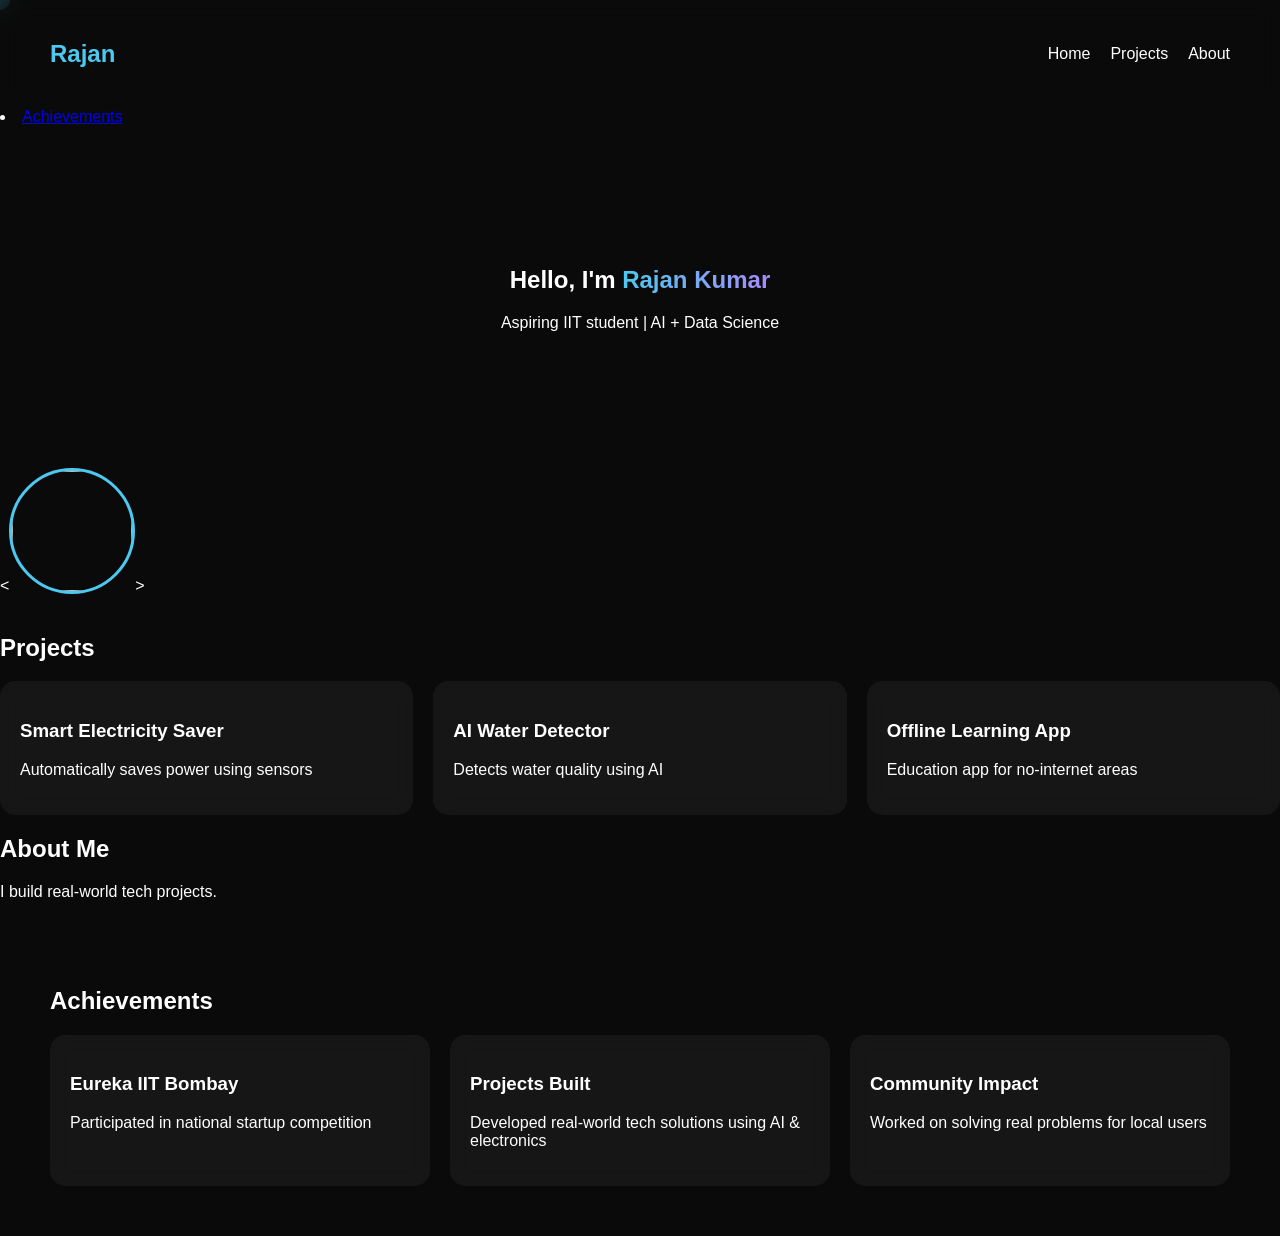
==== index.html @ 34b8ba01 "Update index.html" ====
<!DOCTYPE html>
<html>
<head>
  <title>Rajan Kumar</title>
  <link rel="stylesheet" href="style.css">
</head>

<div class="cursor"></div>
<nav class="navbar">
  <h2 class="logo">Rajan</h2>
  <ul>
    <li><a href="#home">Home</a></li>
    <li><a href="#projects">Projects</a></li>
    <li><a href="#about">About</a></li>
  </ul>
</nav>
  <li><a href="#achievements">Achievements</a></li>
<section class="hero">
  <h1>Hello, I'm <span>Rajan Kumar</span></h1>
  <p>Aspiring IIT student | AI + Data Science </p>
</section>

<<img src="https://via.placeholder.com/120" class="profile">>
  <h2>Projects</h2>

  <div class="project-container">

    <div class="card">
      <h3>Smart Electricity Saver</h3>
      <p>Automatically saves power using sensors</p>
    </div>

    <div class="card">
      <h3>AI Water Detector</h3>
      <p>Detects water quality using AI</p>
    </div>

    <div class="card">
      <h3>Offline Learning App</h3>
      <p>Education app for no-internet areas</p>
    </div>

  </div>
</section>

<section class="about">
 <h2>About Me</h2>
  <p>I build real-world tech projects.</p>
</section>
  <section class="achievements" id="achievements">
  <h2>Achievements</h2>

  <div class="achieve-container">

    <div class="achieve-card">
      <h3>Eureka IIT Bombay</h3>
      <p>Participated in national startup competition</p>
    </div>

    <div class="achieve-card">
      <h3>Projects Built</h3>
      <p>Developed real-world tech solutions using AI & electronics</p>
    </div>

    <div class="achieve-card">
      <h3>Community Impact</h3>
      <p>Worked on solving real problems for local users</p>
    </div>

  </div>
</section>
<script src="script.js"></script>
</body>
</html>
---- style.css ----
body {
  margin: 0;
  background: #0a0a0a;
  color: white;
  font-family: Arial;
}
.navbar {
  display: flex;
  justify-content: space-between;
  align-items: center;
  padding: 20px 50px;
  position: sticky;
  top: 0;
  background: rgba(10,10,10,0.8);
  backdrop-filter: blur(10px);
}

.navbar ul {
  display: flex;
  list-style: none;
  gap: 20px;
}

.navbar a {
  text-decoration: none;
  color: white;
}

.navbar a:hover {
  color: #4cc9f0;
}

.logo {
  color: #4cc9f0;
}
.hero {
  text-align: center;
  padding: 120px 20px;
}

.hero span {
  background: linear-gradient(90deg, #4cc9f0, #a78bfa);
  -webkit-background-clip: text;
  color: transparent;
}

.projects {
  padding: 50px;
}

.card {
  background: #1a1a1a;
  padding: 20px;
  border-radius: 12px;
}
.project-container {
  display: grid;
  grid-template-columns: repeat(auto-fit, minmax(250px, 1fr));
  gap: 20px;
}

.card {
  background: rgba(255,255,255,0.05);
  padding: 20px;
  border-radius: 15px;
  transition: 0.3s;
  backdrop-filter: blur(10px);
}

.card:hover {
  transform: translateY(-10px);
  background: rgba(255,255,255,0.1);
}
html {
  scroll-behavior: smooth;
}
.cursor {
  width: 20px;
  height: 20px;
  background: #4cc9f0;
  border-radius: 50%;
  position: fixed;
  pointer-events: none;
  transform: translate(-50%, -50%);
  transition: 0.1s;
}
.achievements {
  padding: 50px;
}

.achieve-container {
  display: grid;
  grid-template-columns: repeat(auto-fit, minmax(250px, 1fr));
  gap: 20px;
}

.achieve-card {
  background: rgba(255,255,255,0.05);
  padding: 20px;
  border-radius: 15px;
  transition: 0.3s;
  backdrop-filter: blur(10px);
}

.achieve-card:hover {
  transform: translateY(-10px);
  background: rgba(255,255,255,0.1);
}
.hero {
  text-align: center;
  padding: 120px 20px;
  animation: fadeIn 1.5s ease-in-out;
}

@keyframes fadeIn {
  from {
    opacity: 0;
    transform: translateY(30px);
  }
  to {
    opacity: 1;
    transform: translateY(0);
  }
}
.profile {
  width: 120px;
  height: 120px;
  border-radius: 50%;
  margin-bottom: 20px;
  border: 3px solid #4cc9f0;
}
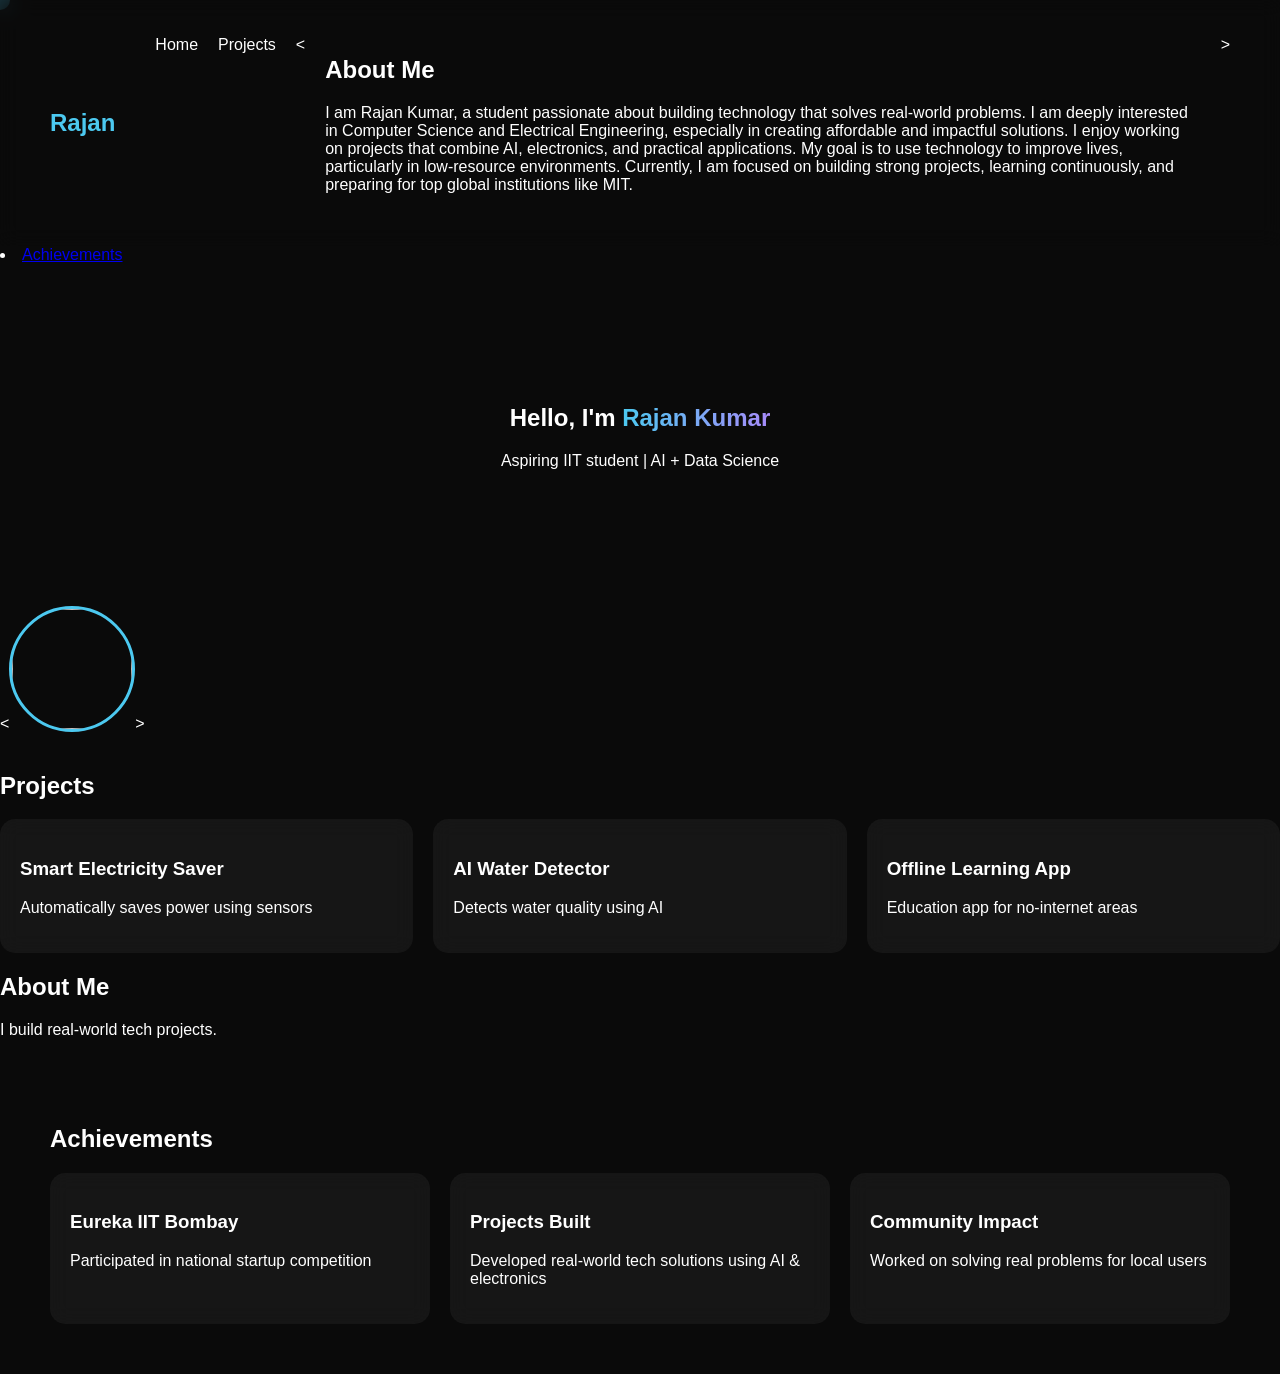
==== commit b811f919: "Update index.html" ====
--- a/index.html
+++ b/index.html
@@ -11,7 +11,20 @@
   <ul>
     <li><a href="#home">Home</a></li>
     <li><a href="#projects">Projects</a></li>
-    <li><a href="#about">About</a></li>
+    <<section class="about" id="about">
+  <h2>About Me</h2>
+  <p>
+    I am Rajan Kumar, a student passionate about building technology that solves real-world problems. 
+    I am deeply interested in Computer Science and Electrical Engineering, especially in creating 
+    affordable and impactful solutions.
+
+    I enjoy working on projects that combine AI, electronics, and practical applications. 
+    My goal is to use technology to improve lives, particularly in low-resource environments.
+
+    Currently, I am focused on building strong projects, learning continuously, and preparing 
+    for top global institutions like MIT.
+  </p>
+</section>>
   </ul>
 </nav>
   <li><a href="#achievements">Achievements</a></li>
@@ -20,7 +33,7 @@
   <p>Aspiring IIT student | AI + Data Science </p>
 </section>
 
-<<img src="https://via.placeholder.com/120" class="profile">>
+<<img src="YOUR_IMAGE_LINK_HERE" class="profile">>
   <h2>Projects</h2>
 
   <div class="project-container">
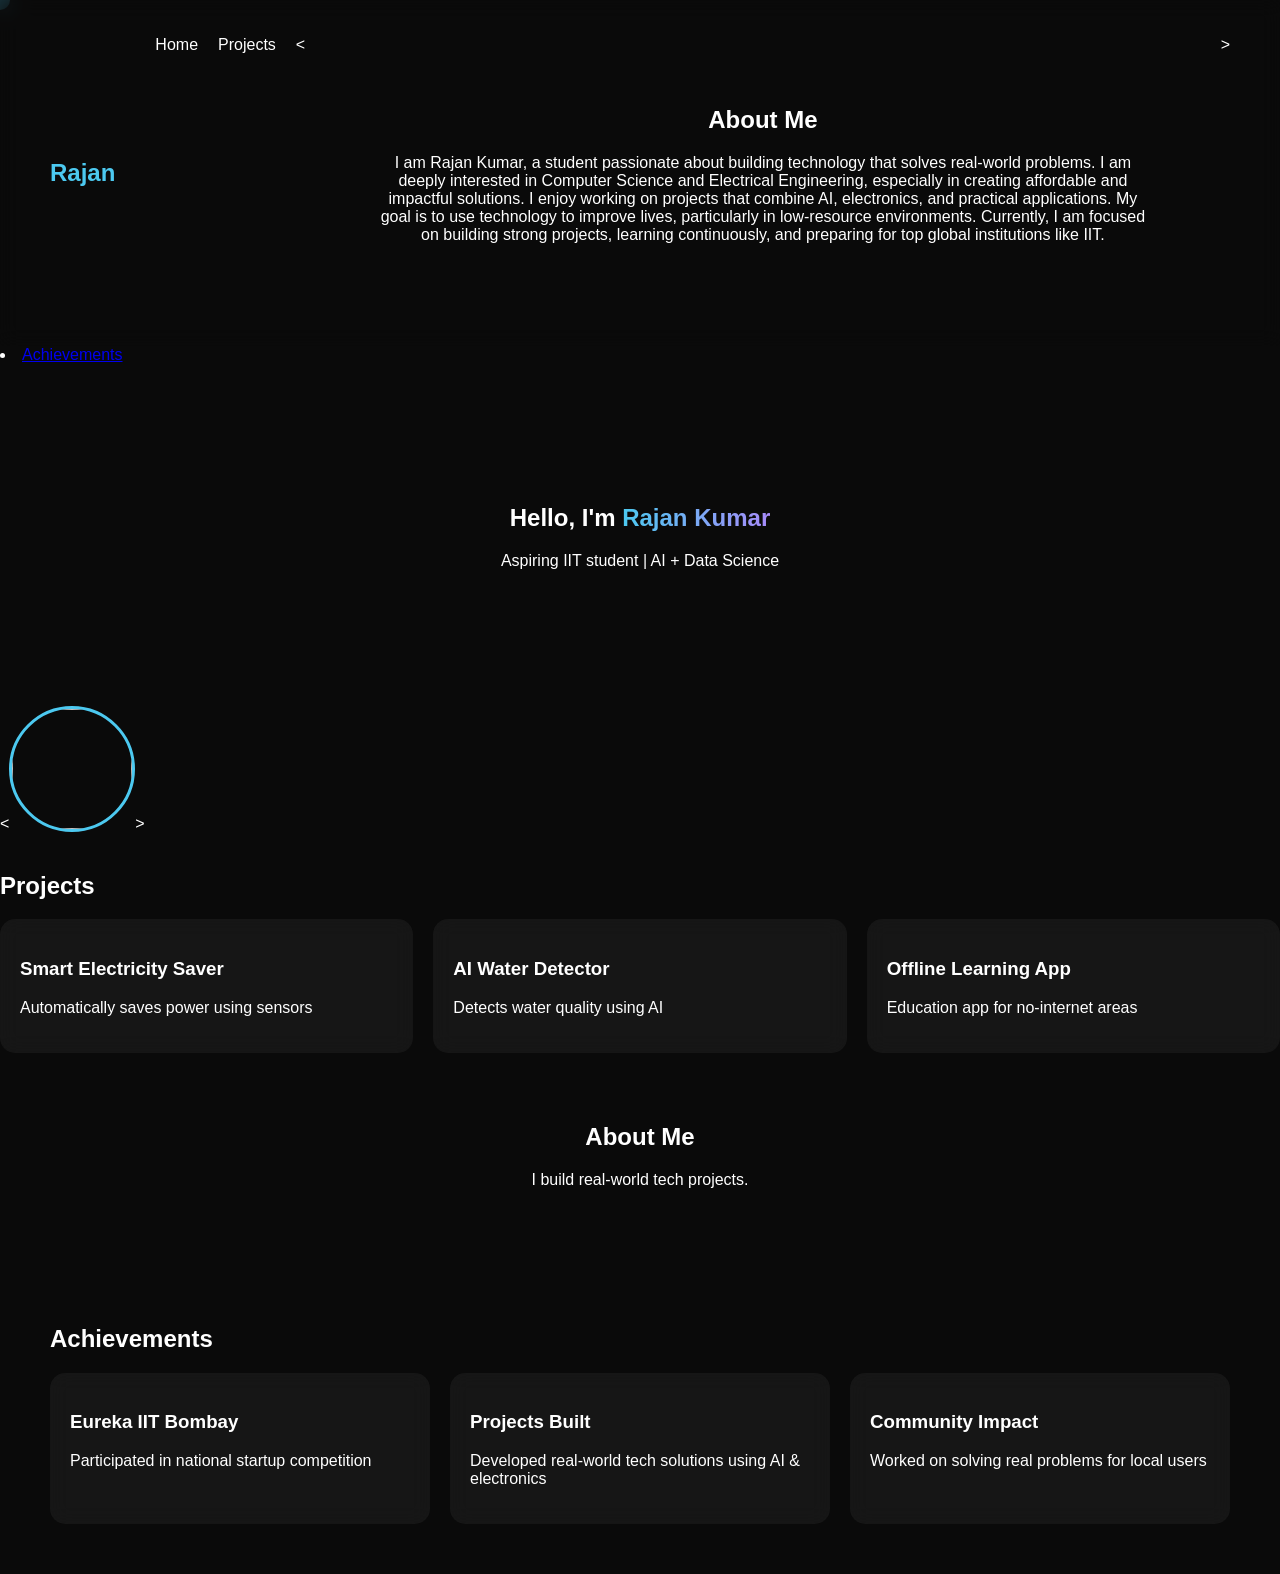
==== commit 1e16b180: "Update index.html" ====
--- a/index.html
+++ b/index.html
@@ -22,7 +22,7 @@
     My goal is to use technology to improve lives, particularly in low-resource environments.
 
     Currently, I am focused on building strong projects, learning continuously, and preparing 
-    for top global institutions like MIT.
+    for top global institutions like IIT.
   </p>
 </section>>
   </ul>
--- a/style.css
+++ b/style.css
@@ -129,3 +129,9 @@
   margin-bottom: 20px;
   border: 3px solid #4cc9f0;
 }
+.about {
+  padding: 50px;
+  text-align: center;
+  max-width: 800px;
+  margin: auto;
+}
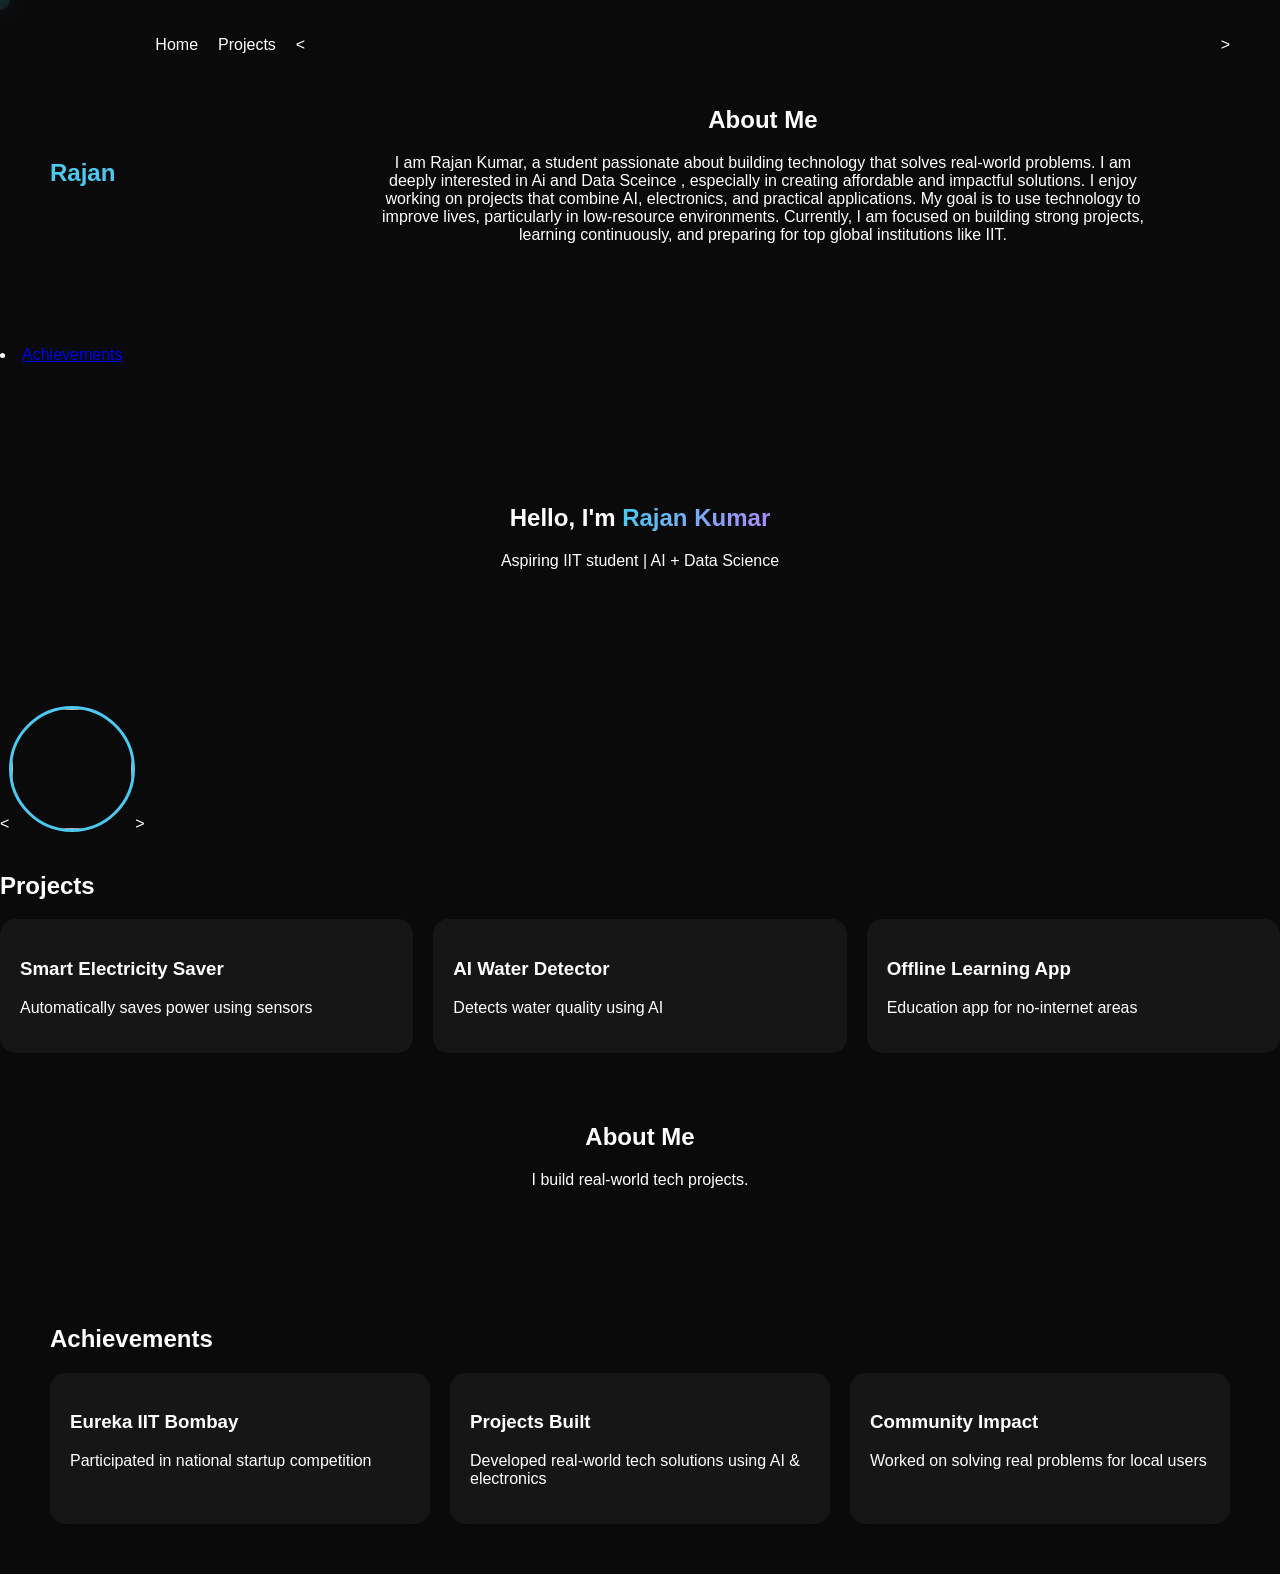
==== commit 9d312607: "Update index.html" ====
--- a/index.html
+++ b/index.html
@@ -15,7 +15,7 @@
   <h2>About Me</h2>
   <p>
     I am Rajan Kumar, a student passionate about building technology that solves real-world problems. 
-    I am deeply interested in Computer Science and Electrical Engineering, especially in creating 
+    I am deeply interested in Ai and Data Sceince , especially in creating 
     affordable and impactful solutions.
 
     I enjoy working on projects that combine AI, electronics, and practical applications. 
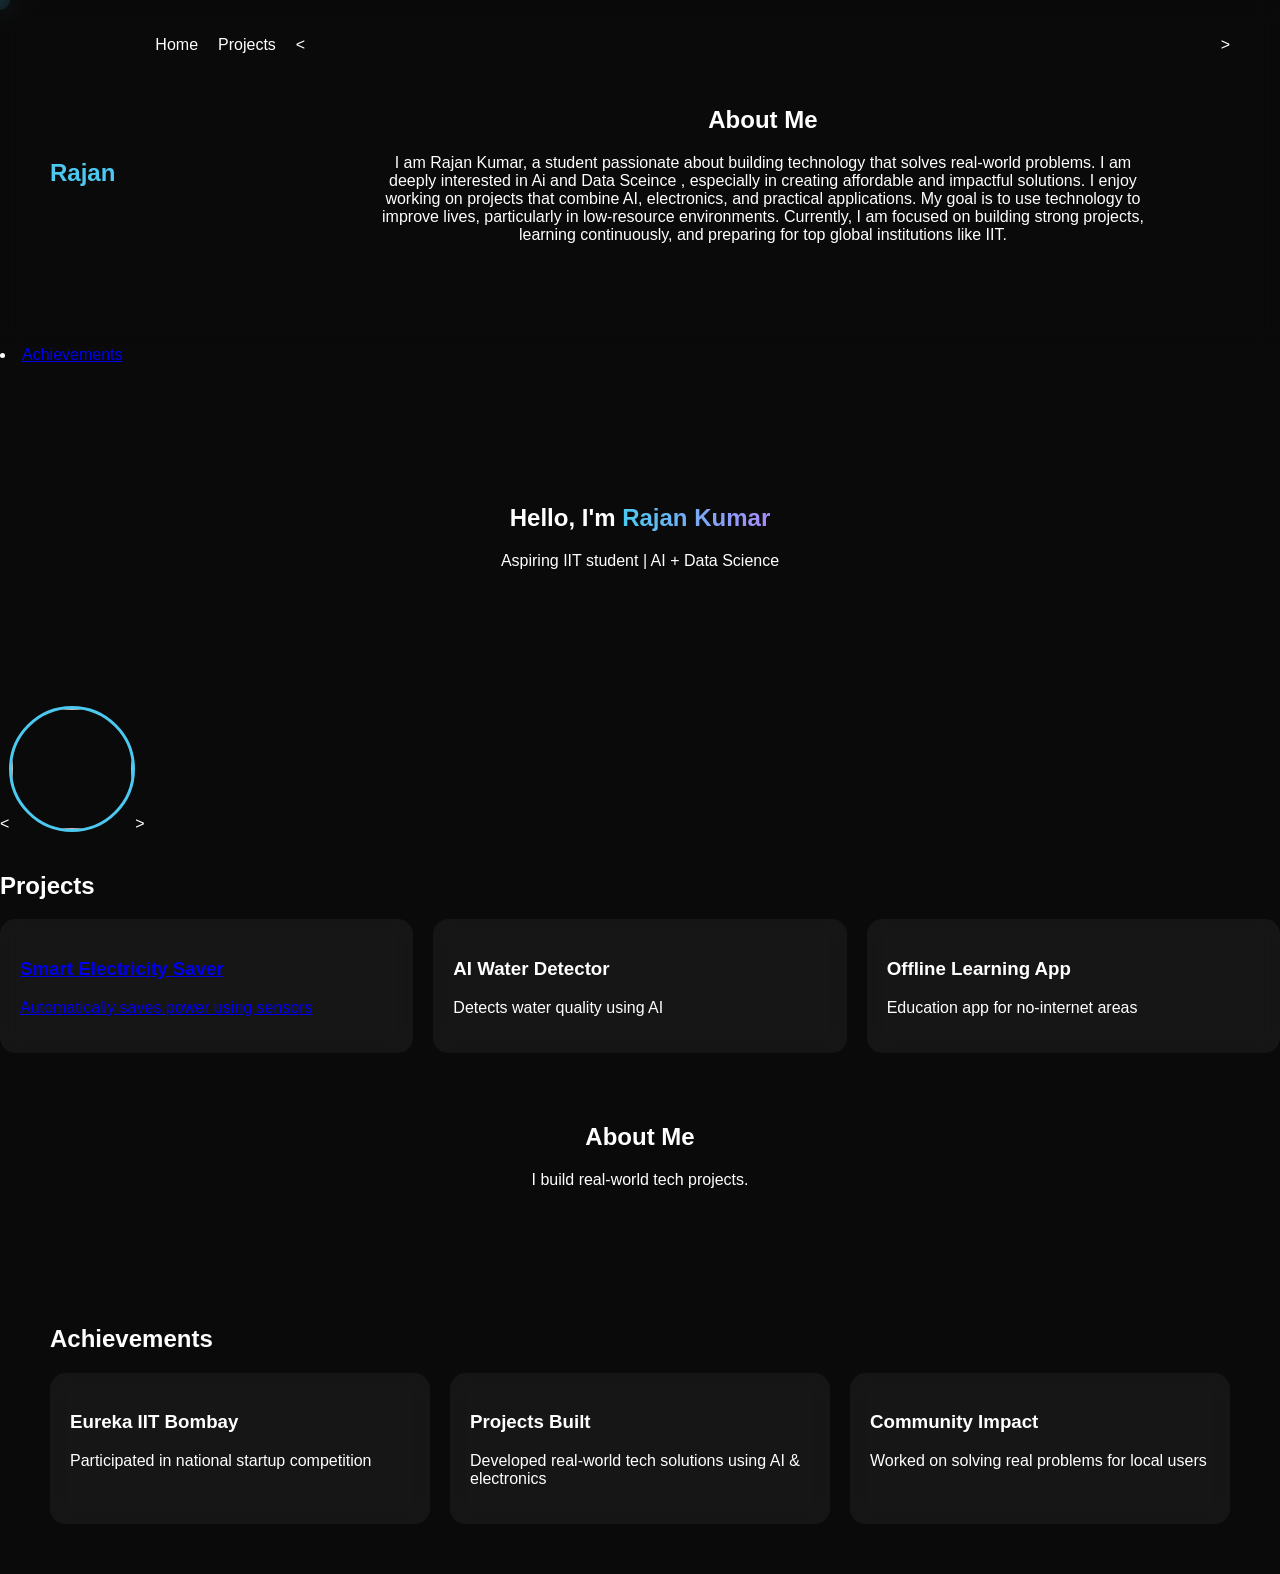
==== commit 12cb2680: "Update index.html" ====
--- a/index.html
+++ b/index.html
@@ -33,15 +33,17 @@
   <p>Aspiring IIT student | AI + Data Science </p>
 </section>
 
-<<img src="YOUR_IMAGE_LINK_HERE" class="profile">>
+<<img src="https://cdn.postimage.me/2026/04/05/imafge-raj.jpg" class="profile">>
   <h2>Projects</h2>
 
   <div class="project-container">
 
-    <div class="card">
-      <h3>Smart Electricity Saver</h3>
-      <p>Automatically saves power using sensors</p>
-    </div>
+    <a href="project1.html">
+  <div class="card">
+    <h3>Smart Electricity Saver</h3>
+    <p>Automatically saves power using sensors</p>
+  </div>
+</a>
 
     <div class="card">
       <h3>AI Water Detector</h3>
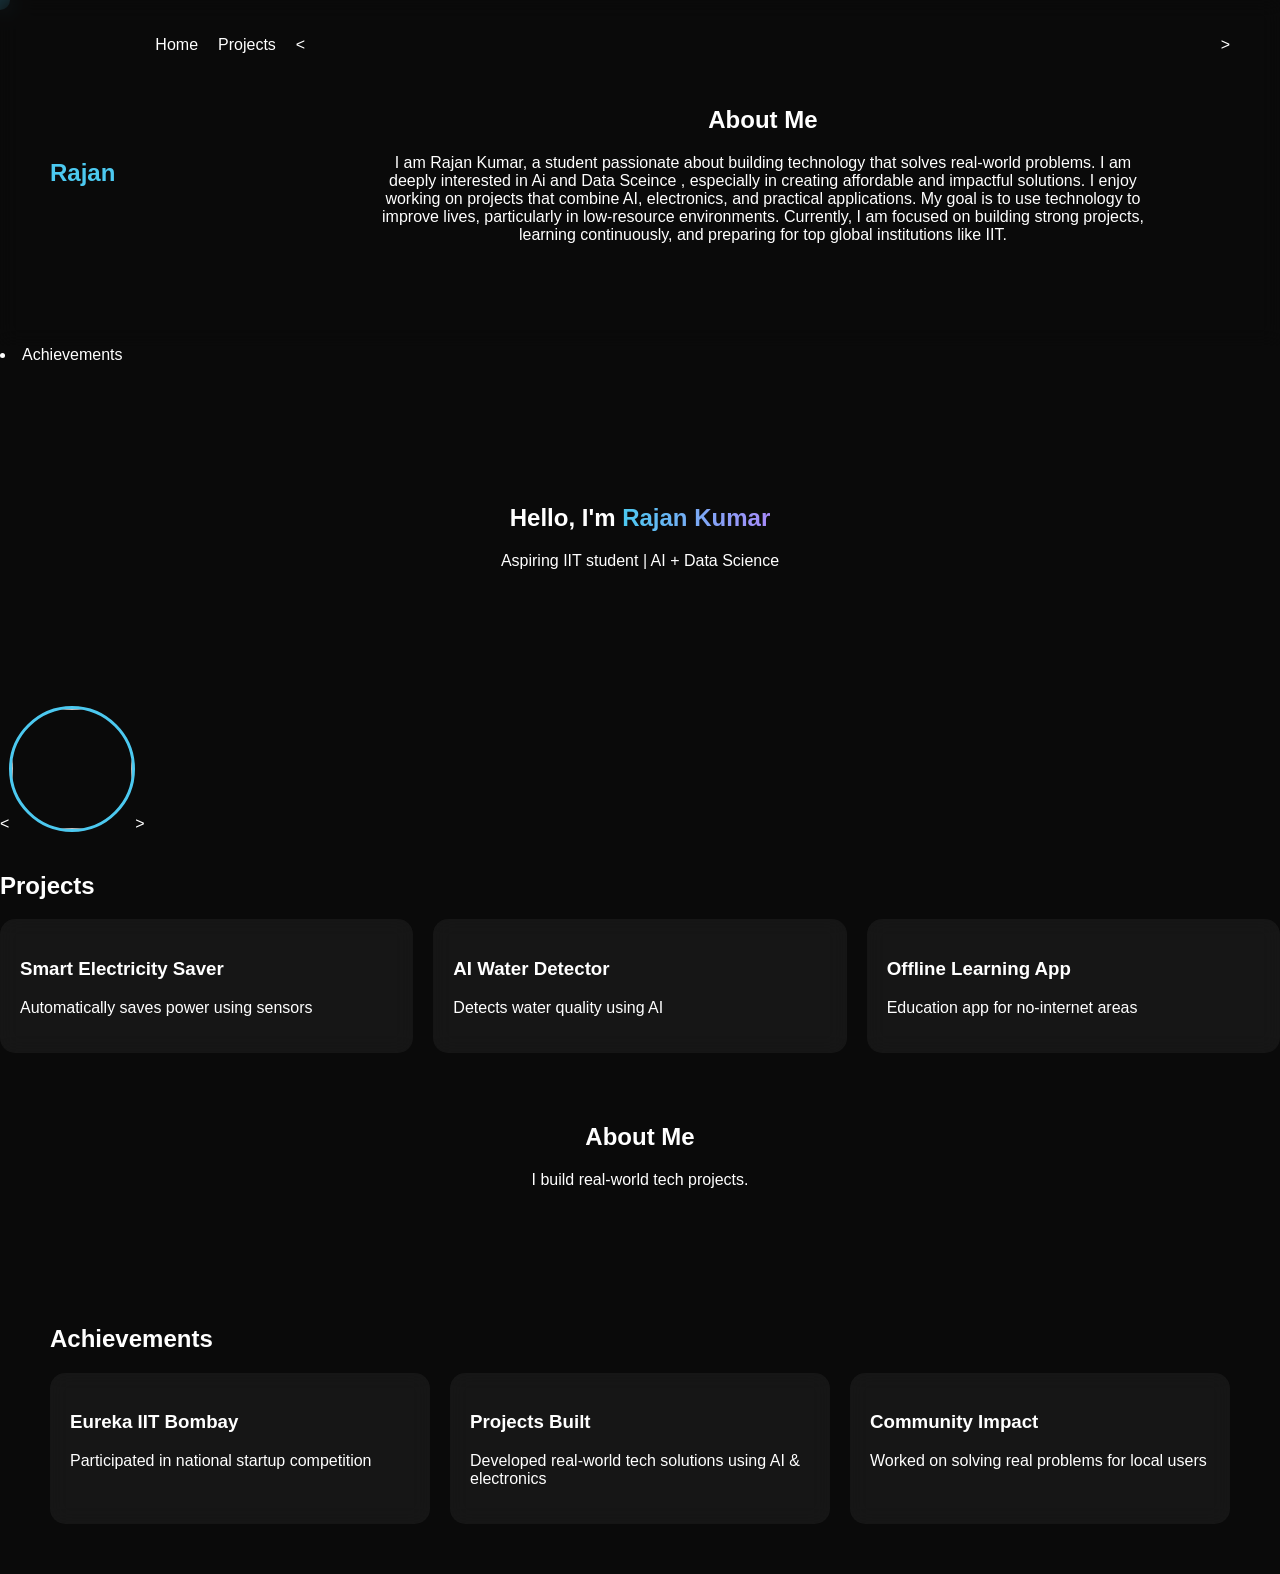
==== commit 2e93497c: "Update index.html" ====
--- a/index.html
+++ b/index.html
@@ -37,8 +37,7 @@
   <h2>Projects</h2>
 
   <div class="project-container">
-
-    <a href="project1.html">
+<a href="./project1.html">
   <div class="card">
     <h3>Smart Electricity Saver</h3>
     <p>Automatically saves power using sensors</p>
--- a/style.css
+++ b/style.css
@@ -135,3 +135,7 @@
   max-width: 800px;
   margin: auto;
 }
+a {
+  text-decoration: none;
+  color: inherit;
+}
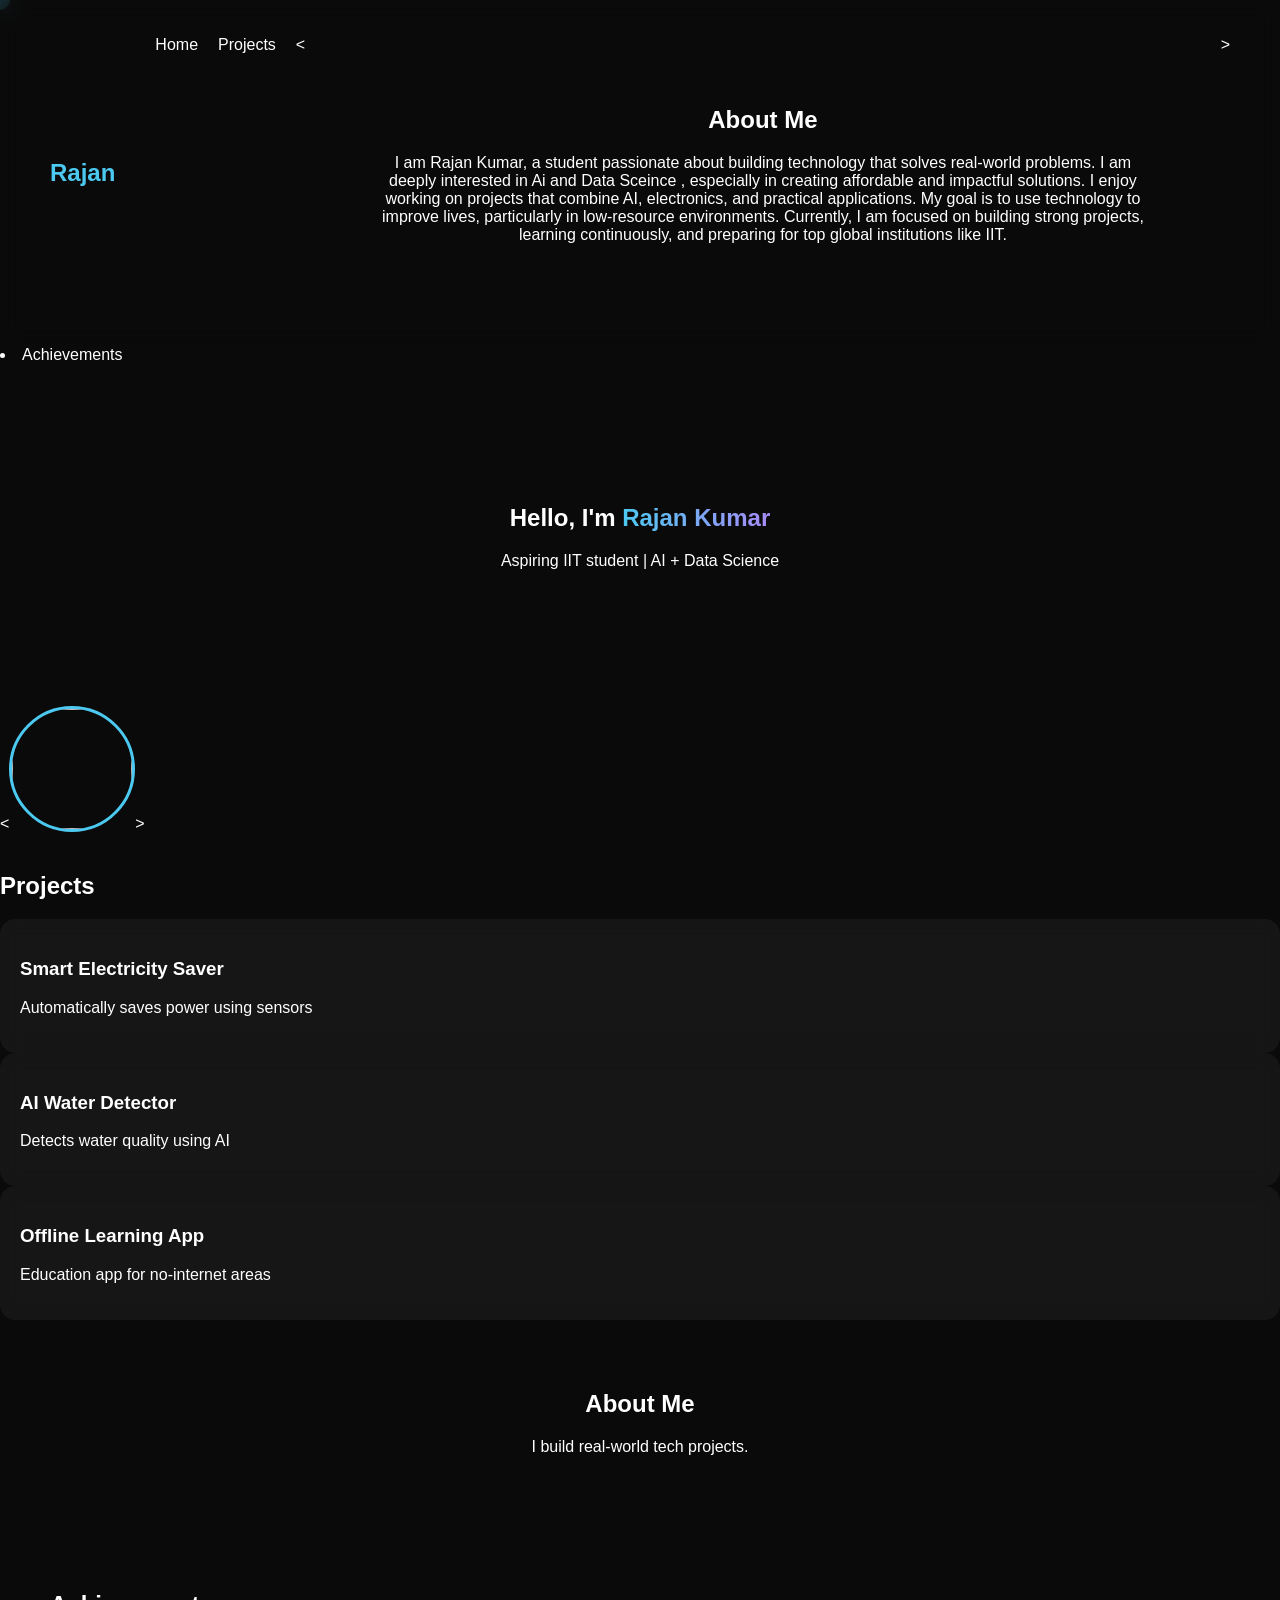
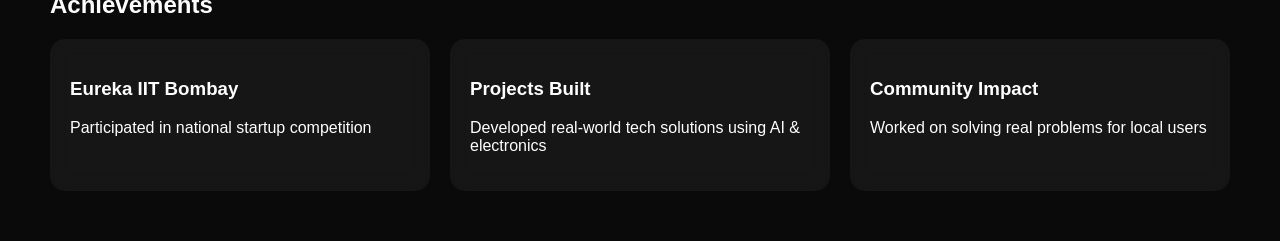
==== commit 43816af2: "Update index.html" ====
--- a/index.html
+++ b/index.html
@@ -35,14 +35,11 @@
 
 <<img src="https://cdn.postimage.me/2026/04/05/imafge-raj.jpg" class="profile">>
   <h2>Projects</h2>
-
-  <div class="project-container">
-<a href="./project1.html">
-  <div class="card">
-    <h3>Smart Electricity Saver</h3>
-    <p>Automatically saves power using sensors</p>
-  </div>
-</a>
+<div class="card" onclick="openProject()">
+  <h3>Smart Electricity Saver</h3>
+  <p>Automatically saves power using sensors</p>
+</div>
+  
 
     <div class="card">
       <h3>AI Water Detector</h3>
